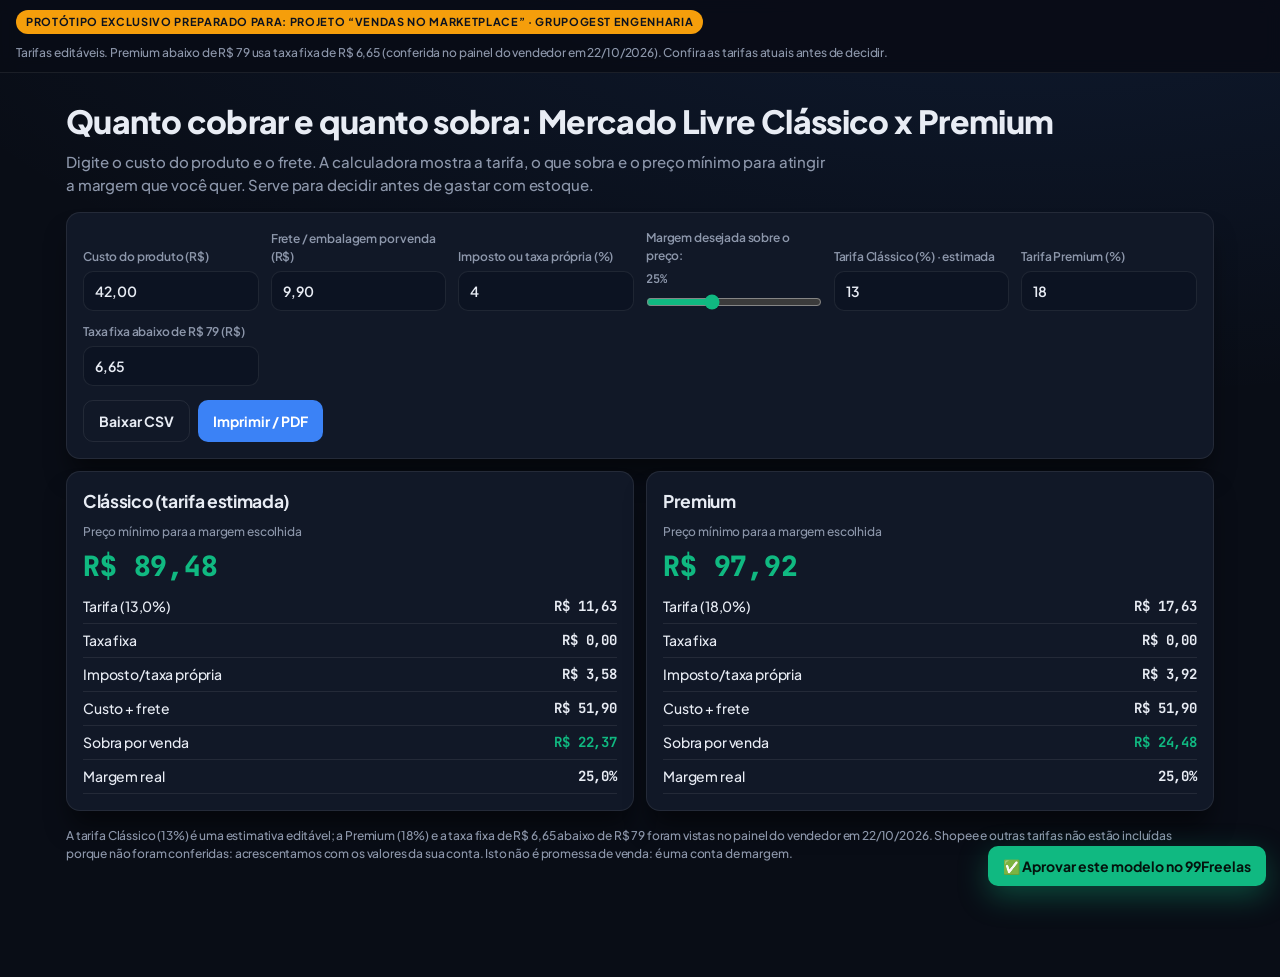
==== calculadora-marketplace/index.html @ 917da28c "demos: padrao Executive Dark, simulador, exportacoes, +3 prototipos (792187, 793183, 793138)" ====
<!doctype html><html lang="pt-BR"><head><meta charset="utf-8"><meta name="viewport" content="width=device-width,initial-scale=1"><title>Calculadora de preço e margem Mercado Livre · protótipo</title><meta name="robots" content="noindex"><link rel="stylesheet" href="../assets/gg.css"><style>.cmp{display:grid;grid-template-columns:repeat(auto-fit,minmax(250px,1fr));gap:12px}.cmp .panel h3{margin-bottom:8px}.ln{display:flex;justify-content:space-between;gap:8px;padding:6px 0;border-bottom:1px solid var(--line);font-size:14px}.ln b{font-family:'JetBrains Mono';font-variant-numeric:tabular-nums}.big{font:800 28px 'JetBrains Mono';margin:6px 0}</style></head><body>
<header class="top"><span class="badge">Protótipo exclusivo preparado para: projeto “Vendas no marketplace” · GrupoGest Engenharia</span><small>Tarifas editáveis. Premium abaixo de R$ 79 usa taxa fixa de R$ 6,65 (conferida no painel do vendedor em 22/10/2026). Confira as tarifas atuais antes de decidir.</small></header>
<main class="wrap"><div class="hd"><h1>Quanto cobrar e quanto sobra: Mercado Livre Clássico x Premium</h1><p>Digite o custo do produto e o frete. A calculadora mostra a tarifa, o que sobra e o preço mínimo para atingir a margem que você quer. Serve para decidir antes de gastar com estoque.</p></div>
<section class="panel"><div class="ctl">
<label>Custo do produto (R$)<input id="c" value="42,00" inputmode="decimal"></label><label>Frete / embalagem por venda (R$)<input id="f" value="9,90" inputmode="decimal"></label><label>Imposto ou taxa própria (%)<input id="i" value="4" inputmode="decimal"></label><label>Margem desejada sobre o preço: <span class="mono" id="mv"></span><input type="range" id="m" min="5" max="60" value="25"></label>
<label>Tarifa Clássico (%) · estimada<input id="tc" value="13" inputmode="decimal"></label><label>Tarifa Premium (%)<input id="tp" value="18" inputmode="decimal"></label><label>Taxa fixa abaixo de R$ 79 (R$)<input id="tf" value="6,65" inputmode="decimal"></label></div>
<div class="row"><button class="btn ghost" id="csv">Baixar CSV</button><button class="btn" id="pdf">Imprimir / PDF</button></div></section>
<section class="cmp" id="out" style="margin-top:12px"></section>
<p class="foot">A tarifa Clássico (13%) é uma estimativa editável; a Premium (18%) e a taxa fixa de R$ 6,65 abaixo de R$ 79 foram vistas no painel do vendedor em 22/10/2026. Shopee e outras tarifas não estão incluídas porque não foram conferidas: acrescentamos com os valores da sua conta. Isto não é promessa de venda: é uma conta de margem.</p></main>
<button class="btn em cta" id="cta">✅ Aprovar este modelo no 99Freelas</button>
<div class="mod" id="mod"><div class="panel"><h2>O que já está pronto e o que será conectado</h2><ul><li><b>Pronto:</b> calculadora de preço e margem com Clássico e Premium, CSV e PDF.</li><li><b>No projeto:</b> diagnóstico por chat, planilha de preço com as suas tarifas, roteiro de cadastro e revisão dos 2 primeiros anúncios, e lista de 5 produtos para testar com pouco capital.</li><li><b>Transparência:</b> tenho conta de vendedor no Mercado Livre com produto digital; não tenho histórico de logística de produto físico.</li></ul><div class="row"><button class="btn ghost" id="x">Fechar</button></div></div></div>
<script src="../assets/gg.js"></script><script>
const $=GG.$,n=id=>parseFloat(String($(id).value).replace(',','.'))||0;let last=[];
function calc(t){const c=n('c'),f=n('f'),i=n('i')/100,m=$('m').value/100,tf=n('tf');
 // preço P: P - P*t - fixa(P) - P*i - c - f = m*P ; testa com e sem taxa fixa (<79)
 const solve=fx=>(c+f+fx)/(1-t-i-m);let p=solve(0);if(p<79)p=solve(tf);const fx=p<79?tf:0;
 const tar=p*t,imp=p*i,sobra=p-tar-fx-imp-c-f;return{p,tar,fx,imp,sobra,mg:p?sobra/p*100:0}}
function card(nome,t){const r=calc(t);last.push([nome,r]);return`<div class="panel"><h3>${nome}</h3><div class="leg">Preço mínimo para a margem escolhida</div><div class="big" style="color:var(--em)">${GG.brl(r.p)}</div>
<div class="ln"><span>Tarifa (${GG.pct(t*100)})</span><b>${GG.brl(r.tar)}</b></div><div class="ln"><span>Taxa fixa</span><b>${GG.brl(r.fx)}</b></div><div class="ln"><span>Imposto/taxa própria</span><b>${GG.brl(r.imp)}</b></div><div class="ln"><span>Custo + frete</span><b>${GG.brl(n('c')+n('f'))}</b></div><div class="ln"><span>Sobra por venda</span><b style="color:var(--em)">${GG.brl(r.sobra)}</b></div><div class="ln"><span>Margem real</span><b>${GG.pct(r.mg)}</b></div></div>`}
function run(){$('mv').textContent=$('m').value+'%';last=[];$('out').innerHTML=card('Clássico (tarifa estimada)',n('tc')/100)+card('Premium',n('tp')/100)}
['c','f','i','m','tc','tp','tf'].forEach(k=>$(k).addEventListener('input',run));run();
$('csv').onclick=()=>GG.csv('margem_marketplace.csv',[['Anúncio','Preço mínimo','Tarifa','Taxa fixa','Imposto','Sobra','Margem %'],...last.map(([a,r])=>[a,r.p.toFixed(2).replace('.',','),r.tar.toFixed(2).replace('.',','),r.fx.toFixed(2).replace('.',','),r.imp.toFixed(2).replace('.',','),r.sobra.toFixed(2).replace('.',','),r.mg.toFixed(1).replace('.',',')])]);
$('pdf').onclick=()=>window.print();$('cta').onclick=()=>GG.modal();$('x').onclick=()=>GG.modal();
</script></body></html>
---- assets/gg.css ----
@import url('https://fonts.googleapis.com/css2?family=JetBrains+Mono:wght@400;600&family=Plus+Jakarta+Sans:wght@500;600;700;800&display=swap');
:root{--bg:#090D16;--card:#111827;--line:rgba(255,255,255,.08);--ink:#E8ECF4;--mut:#8D97AB;--em:#10B981;--am:#F59E0B;--bl:#3B82F6;--rd:#F43F5E;--sh:0 20px 25px -5px rgba(0,0,0,.5)}
*{box-sizing:border-box;min-width:0}
html{-webkit-text-size-adjust:100%}
body{margin:0;background:radial-gradient(1200px 500px at 80% -10%,rgba(59,130,246,.12),transparent),var(--bg);color:var(--ink);font:500 15px/1.5 'Plus Jakarta Sans',system-ui,sans-serif;letter-spacing:-.01em;padding-bottom:84px;overflow-x:hidden}
.num,.k b,td.n,.mono{font-family:'JetBrains Mono',ui-monospace,monospace;font-variant-numeric:tabular-nums;letter-spacing:-.02em}
h1,h2,h3{letter-spacing:-.02em;margin:0}
.top{position:sticky;top:0;z-index:20;background:rgba(9,13,22,.92);backdrop-filter:blur(8px);border-bottom:1px solid var(--line);padding:10px 16px;display:flex;gap:10px;align-items:center;justify-content:space-between;flex-wrap:wrap}
.badge{font:700 11px/1.3 'Plus Jakarta Sans';letter-spacing:.06em;text-transform:uppercase;color:#0b1220;background:var(--am);padding:5px 10px;border-radius:999px}
.top small{color:var(--mut);font-size:12px}
.wrap{max-width:1180px;margin:0 auto;padding:18px 16px}
.hd{margin:6px 0 16px}.hd h1{font-size:clamp(22px,4vw,32px);font-weight:800}.hd p{color:var(--mut);margin:6px 0 0;max-width:760px}
.panel{background:var(--card);border:1px solid var(--line);border-radius:14px;box-shadow:var(--sh);padding:16px}
.ctl{display:grid;grid-template-columns:repeat(auto-fit,minmax(170px,1fr));gap:12px;align-items:end;margin-bottom:14px}
label{overflow:hidden;display:flex;flex-direction:column;gap:5px;color:var(--mut);font-size:12px;font-weight:600}
input,select,textarea{font:600 14px 'Plus Jakarta Sans';color:var(--ink);background:#0c1322;border:1px solid var(--line);border-radius:10px;padding:10px 11px;width:100%}
input[type=range]{padding:0;margin:0;width:100%;accent-color:var(--em)}
input:focus,select:focus{outline:2px solid var(--bl);outline-offset:1px}
.btn{font:700 14px 'Plus Jakarta Sans';border:0;border-radius:10px;padding:11px 15px;cursor:pointer;background:var(--bl);color:#fff}
.btn.ghost{background:transparent;color:var(--ink);border:1px solid var(--line)}
.btn.em{background:var(--em);color:#04130d}
.row{display:flex;gap:8px;flex-wrap:wrap}
.kpis{display:grid;grid-template-columns:repeat(auto-fit,minmax(210px,1fr));gap:12px;margin-bottom:14px}
.k{background:var(--card);border:1px solid var(--line);border-radius:14px;padding:14px;box-shadow:var(--sh)}
.k span{display:block;color:var(--mut);font-size:12px;font-weight:600}
.k b{display:block;font-size:clamp(20px,3vw,27px);margin:4px 0;white-space:nowrap;overflow:hidden;text-overflow:ellipsis}
.k i{font-style:normal;font-size:12px;font-weight:700}.up{color:var(--rd)}.dn{color:var(--em)}.neu{color:var(--am)}
.grid{display:grid;grid-template-columns:repeat(auto-fit,minmax(310px,1fr));gap:12px}
.panel h2{font-size:15px;margin-bottom:10px}
.bar{display:grid;grid-template-columns:minmax(120px,1.1fr) 2fr 56px;gap:8px;align-items:center;margin:8px 0;font-size:13px}
.bar .nm{overflow-wrap:anywhere;line-height:1.2}
.trk{height:12px;background:#0c1322;border-radius:99px;position:relative;overflow:hidden}
.fl{height:100%;border-radius:99px;background:linear-gradient(90deg,var(--bl),var(--em));transition:width .45s ease}
.pv{position:absolute;top:0;bottom:0;width:3px;margin-left:-3px;background:var(--am);transition:left .45s ease}
.bar .v{text-align:right;font-family:'JetBrains Mono';font-variant-numeric:tabular-nums;font-size:12px}
.tw{overflow-x:auto}
table{width:100%;border-collapse:collapse;font-size:13px}
th{text-align:left;color:var(--mut);font-weight:700;font-size:11px;letter-spacing:.05em;text-transform:uppercase;padding:8px;border-bottom:1px solid var(--line)}
td{padding:8px;border-bottom:1px solid var(--line);vertical-align:top}
td.n,th.n{text-align:right}
.leg{color:var(--mut);font-size:12px;margin-top:8px}
.chip{display:inline-block;font:700 11px 'Plus Jakarta Sans';padding:3px 8px;border-radius:99px;background:rgba(16,185,129,.15);color:var(--em)}
.chip.a{background:rgba(245,158,11,.15);color:var(--am)}.chip.r{background:rgba(244,63,94,.15);color:var(--rd)}
.cta{position:fixed;right:14px;bottom:14px;z-index:30;max-width:calc(100vw - 28px);box-shadow:0 10px 30px rgba(16,185,129,.35)}
.mod{position:fixed;inset:0;background:rgba(0,0,0,.7);display:none;align-items:center;justify-content:center;z-index:40;padding:16px}
.mod.on{display:flex}.mod .panel{max-width:520px;width:100%;max-height:90vh;overflow:auto}
.mod ul{padding-left:18px;margin:8px 0}.mod li{margin:6px 0}
.foot{color:var(--mut);font-size:12px;margin-top:16px}
svg.ch{width:100%;height:150px;display:block}
@media print{body{background:#fff;color:#111}.top,.cta,.ctl,.btn{display:none}.panel,.k{box-shadow:none;border-color:#ccc;background:#fff}.k span,.hd p,th,.leg{color:#444}}
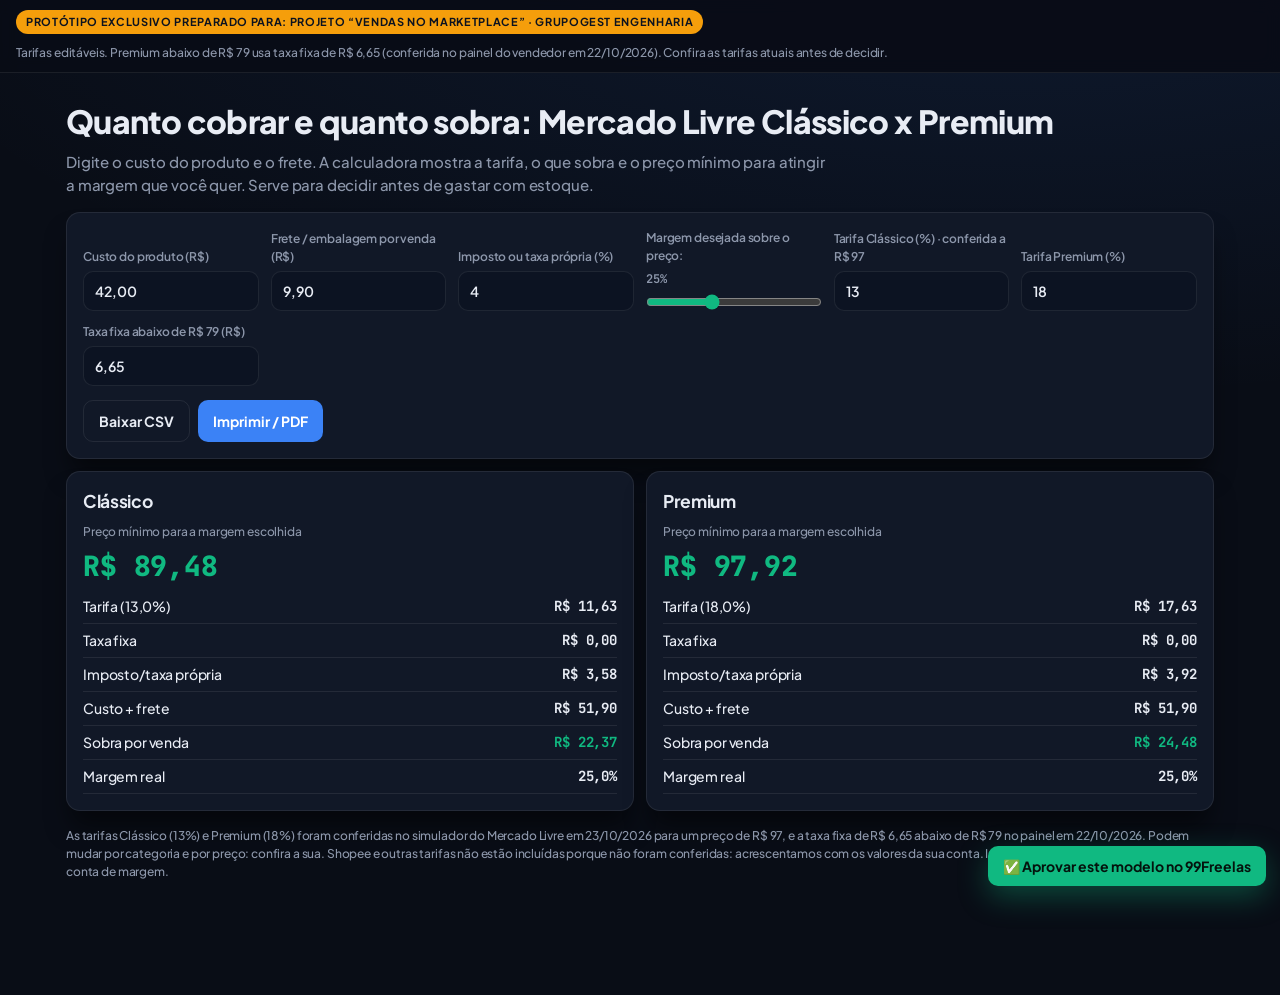
==== commit 564a6c90: "calculadora: tarifa Classico conferida (13% a R$ 97, 23/10)" ====
--- a/calculadora-marketplace/index.html
+++ b/calculadora-marketplace/index.html
@@ -3,10 +3,10 @@
 <main class="wrap"><div class="hd"><h1>Quanto cobrar e quanto sobra: Mercado Livre Clássico x Premium</h1><p>Digite o custo do produto e o frete. A calculadora mostra a tarifa, o que sobra e o preço mínimo para atingir a margem que você quer. Serve para decidir antes de gastar com estoque.</p></div>
 <section class="panel"><div class="ctl">
 <label>Custo do produto (R$)<input id="c" value="42,00" inputmode="decimal"></label><label>Frete / embalagem por venda (R$)<input id="f" value="9,90" inputmode="decimal"></label><label>Imposto ou taxa própria (%)<input id="i" value="4" inputmode="decimal"></label><label>Margem desejada sobre o preço: <span class="mono" id="mv"></span><input type="range" id="m" min="5" max="60" value="25"></label>
-<label>Tarifa Clássico (%) · estimada<input id="tc" value="13" inputmode="decimal"></label><label>Tarifa Premium (%)<input id="tp" value="18" inputmode="decimal"></label><label>Taxa fixa abaixo de R$ 79 (R$)<input id="tf" value="6,65" inputmode="decimal"></label></div>
+<label>Tarifa Clássico (%) · conferida a R$ 97<input id="tc" value="13" inputmode="decimal"></label><label>Tarifa Premium (%)<input id="tp" value="18" inputmode="decimal"></label><label>Taxa fixa abaixo de R$ 79 (R$)<input id="tf" value="6,65" inputmode="decimal"></label></div>
 <div class="row"><button class="btn ghost" id="csv">Baixar CSV</button><button class="btn" id="pdf">Imprimir / PDF</button></div></section>
 <section class="cmp" id="out" style="margin-top:12px"></section>
-<p class="foot">A tarifa Clássico (13%) é uma estimativa editável; a Premium (18%) e a taxa fixa de R$ 6,65 abaixo de R$ 79 foram vistas no painel do vendedor em 22/10/2026. Shopee e outras tarifas não estão incluídas porque não foram conferidas: acrescentamos com os valores da sua conta. Isto não é promessa de venda: é uma conta de margem.</p></main>
+<p class="foot">As tarifas Clássico (13%) e Premium (18%) foram conferidas no simulador do Mercado Livre em 23/10/2026 para um preço de R$ 97, e a taxa fixa de R$ 6,65 abaixo de R$ 79 no painel em 22/10/2026. Podem mudar por categoria e por preço: confira a sua. Shopee e outras tarifas não estão incluídas porque não foram conferidas: acrescentamos com os valores da sua conta. Isto não é promessa de venda: é uma conta de margem.</p></main>
 <button class="btn em cta" id="cta">✅ Aprovar este modelo no 99Freelas</button>
 <div class="mod" id="mod"><div class="panel"><h2>O que já está pronto e o que será conectado</h2><ul><li><b>Pronto:</b> calculadora de preço e margem com Clássico e Premium, CSV e PDF.</li><li><b>No projeto:</b> diagnóstico por chat, planilha de preço com as suas tarifas, roteiro de cadastro e revisão dos 2 primeiros anúncios, e lista de 5 produtos para testar com pouco capital.</li><li><b>Transparência:</b> tenho conta de vendedor no Mercado Livre com produto digital; não tenho histórico de logística de produto físico.</li></ul><div class="row"><button class="btn ghost" id="x">Fechar</button></div></div></div>
 <script src="../assets/gg.js"></script><script>
@@ -17,7 +17,7 @@
  const tar=p*t,imp=p*i,sobra=p-tar-fx-imp-c-f;return{p,tar,fx,imp,sobra,mg:p?sobra/p*100:0}}
 function card(nome,t){const r=calc(t);last.push([nome,r]);return`<div class="panel"><h3>${nome}</h3><div class="leg">Preço mínimo para a margem escolhida</div><div class="big" style="color:var(--em)">${GG.brl(r.p)}</div>
 <div class="ln"><span>Tarifa (${GG.pct(t*100)})</span><b>${GG.brl(r.tar)}</b></div><div class="ln"><span>Taxa fixa</span><b>${GG.brl(r.fx)}</b></div><div class="ln"><span>Imposto/taxa própria</span><b>${GG.brl(r.imp)}</b></div><div class="ln"><span>Custo + frete</span><b>${GG.brl(n('c')+n('f'))}</b></div><div class="ln"><span>Sobra por venda</span><b style="color:var(--em)">${GG.brl(r.sobra)}</b></div><div class="ln"><span>Margem real</span><b>${GG.pct(r.mg)}</b></div></div>`}
-function run(){$('mv').textContent=$('m').value+'%';last=[];$('out').innerHTML=card('Clássico (tarifa estimada)',n('tc')/100)+card('Premium',n('tp')/100)}
+function run(){$('mv').textContent=$('m').value+'%';last=[];$('out').innerHTML=card('Clássico',n('tc')/100)+card('Premium',n('tp')/100)}
 ['c','f','i','m','tc','tp','tf'].forEach(k=>$(k).addEventListener('input',run));run();
 $('csv').onclick=()=>GG.csv('margem_marketplace.csv',[['Anúncio','Preço mínimo','Tarifa','Taxa fixa','Imposto','Sobra','Margem %'],...last.map(([a,r])=>[a,r.p.toFixed(2).replace('.',','),r.tar.toFixed(2).replace('.',','),r.fx.toFixed(2).replace('.',','),r.imp.toFixed(2).replace('.',','),r.sobra.toFixed(2).replace('.',','),r.mg.toFixed(1).replace('.',',')])]);
 $('pdf').onclick=()=>window.print();$('cta').onclick=()=>GG.modal();$('x').onclick=()=>GG.modal();
